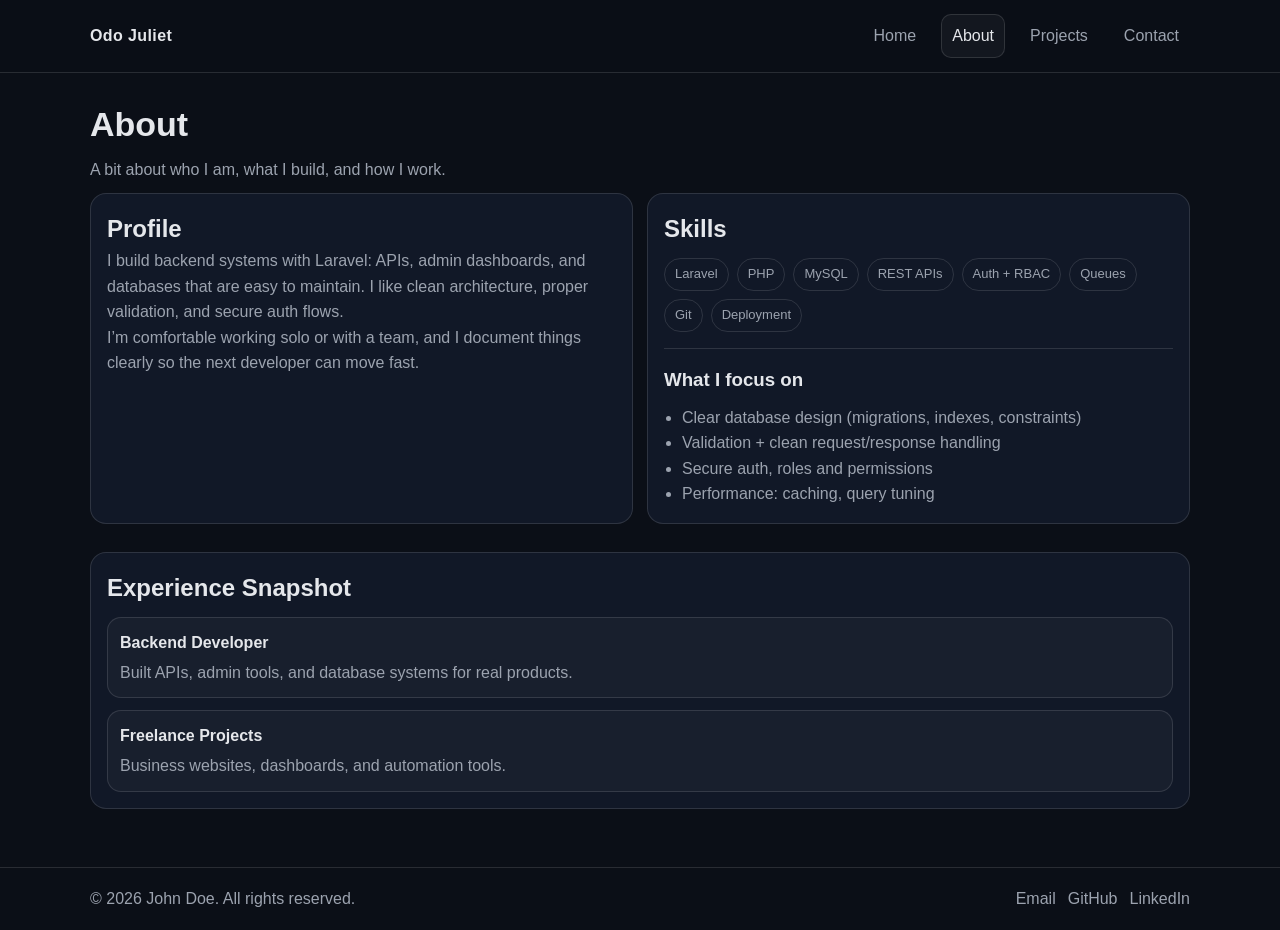
==== about.html @ 10ac6bb0 "odo" ====
<!doctype html>
<html lang="en">
<head>
  <meta charset="utf-8" />
  <meta name="viewport" content="width=device-width, initial-scale=1" />
  <title>About | Odo Juliet </title>
  <link rel="stylesheet" href="assets/styles.css" />
</head>
<body>
  <header class="site-header">
    <div class="container header-inner">
      <a class="brand" href="index.html">Odo Juliet </a>
      <button class="menu-btn" id="menuBtn" aria-label="Open menu" aria-expanded="false">☰</button>
      <nav class="nav" id="nav">
        <a class="nav-link" href="index.html">Home</a>
        <a class="nav-link active" href="about.html">About</a>
        <a class="nav-link" href="projects.html">Projects</a>
        <a class="nav-link" href="contact.html">Contact</a>
      </nav>
    </div>
  </header>

  <main class="container">
    <section class="page-head">
      <h1>About</h1>
      <p class="muted">A bit about who I am, what I build, and how I work.</p>
    </section>

    <section class="grid-2">
      <div class="card">
        <h2>Profile</h2>
        <p class="muted">
          I build backend systems with Laravel: APIs, admin dashboards, and databases that are easy
          to maintain. I like clean architecture, proper validation, and secure auth flows.
        </p>
        <p class="muted">
          I’m comfortable working solo or with a team, and I document things clearly so the next
          developer can move fast.
        </p>
      </div>

      <div class="card">
        <h2>Skills</h2>
        <div class="tags">
          <span class="tag">Laravel</span>
          <span class="tag">PHP</span>
          <span class="tag">MySQL</span>
          <span class="tag">REST APIs</span>
          <span class="tag">Auth + RBAC</span>
          <span class="tag">Queues</span>
          <span class="tag">Git</span>
          <span class="tag">Deployment</span>
        </div>

        <hr class="line" />

        <h3>What I focus on</h3>
        <ul class="list">
          <li>Clear database design (migrations, indexes, constraints)</li>
          <li>Validation + clean request/response handling</li>
          <li>Secure auth, roles and permissions</li>
          <li>Performance: caching, query tuning</li>
        </ul>
      </div>
    </section>

    <section class="section">
      <div class="card">
        <h2>Experience Snapshot</h2>
        <div class="timeline">
          <div class="time-item">
            <p class="time-title">Backend Developer</p>
            <p class="muted">Built APIs, admin tools, and database systems for real products.</p>
          </div>
          <div class="time-item">
            <p class="time-title">Freelance Projects</p>
            <p class="muted">Business websites, dashboards, and automation tools.</p>
          </div>
        </div>
      </div>
    </section>
  </main>

  <footer class="site-footer">
    <div class="container footer-inner">
      <p>© <span id="year"></span> John Doe. All rights reserved.</p>
      <div class="footer-links">
        <a href="mailto:you@example.com">Email</a>
        <a href="#">GitHub</a>
        <a href="#">LinkedIn</a>
      </div>
    </div>
  </footer>

  <script src="assets/app.js"></script>
</body>
</html>
---- assets/styles.css ----
/* -------------------------
   Base + layout
-------------------------- */
* { box-sizing: border-box; margin: 0; padding: 0; }

:root{
  --bg: #0b0f17;
  --panel: #111827;
  --text: #e5e7eb;
  --muted: #9ca3af;
  --border: rgba(255,255,255,.12);
  --btn: #2563eb;
  --btn2: transparent;
}

body{
  font-family: Arial, sans-serif;
  background: var(--bg);
  color: var(--text);
  line-height: 1.6;
}

.container{
  width: min(1100px, 92%);
  margin: 0 auto;
}

.section{ padding: 28px 0; }

.muted{ color: var(--muted); }

.link{
  color: var(--text);
  text-decoration: none;
  border-bottom: 1px solid var(--border);
}
.link:hover{ border-bottom-color: var(--text); }

.line{
  border: none;
  border-top: 1px solid var(--border);
  margin: 16px 0;
}

/* -------------------------
   Header + nav
-------------------------- */
.site-header{
  position: sticky;
  top: 0;
  background: rgba(11, 15, 23, .75);
  backdrop-filter: blur(10px);
  border-bottom: 1px solid var(--border);
  z-index: 50;
}

.header-inner{
  display: flex;
  align-items: center;
  justify-content: space-between;
  padding: 14px 0;
  gap: 14px;
}

.brand{
  color: var(--text);
  text-decoration: none;
  font-weight: 700;
  letter-spacing: .4px;
}

.nav{
  display: flex;
  gap: 14px;
  align-items: center;
}

.nav-link{
  color: var(--muted);
  text-decoration: none;
  padding: 8px 10px;
  border: 1px solid transparent;
  border-radius: 10px;
}

.nav-link:hover{
  color: var(--text);
  border-color: var(--border);
}

.nav-link.active{
  color: var(--text);
  border-color: var(--border);
  background: rgba(255,255,255,.04);
}

/* Mobile menu button */
.menu-btn{
  display: none;
  background: transparent;
  border: 1px solid var(--border);
  color: var(--text);
  padding: 8px 10px;
  border-radius: 10px;
  cursor: pointer;
}

/* -------------------------
   Hero
-------------------------- */
.hero{
  padding: 34px 0;
  display: grid;
  grid-template-columns: 1.4fr .9fr;
  gap: 18px;
  align-items: start;
}

.pill{
  display: inline-block;
  padding: 6px 10px;
  border: 1px solid var(--border);
  border-radius: 999px;
  color: var(--muted);
  margin-bottom: 10px;
}

.hero h1{
  font-size: clamp(28px, 4vw, 46px);
  line-height: 1.15;
  margin-bottom: 10px;
}

.hero-card{
  background: var(--panel);
  border: 1px solid var(--border);
  border-radius: 16px;
  padding: 16px;
}

.btn-row{
  display: flex;
  gap: 10px;
  margin-top: 14px;
  flex-wrap: wrap;
}

.btn{
  display: inline-block;
  padding: 10px 14px;
  border-radius: 12px;
  border: 1px solid var(--border);
  background: var(--btn);
  color: white;
  text-decoration: none;
}

.btn:hover{ filter: brightness(1.05); }

.btn-ghost{
  background: var(--btn2);
  color: var(--text);
}

/* Stats */
.stats{
  display: flex;
  gap: 12px;
  margin-top: 18px;
  flex-wrap: wrap;
}
.stat{
  border: 1px solid var(--border);
  border-radius: 14px;
  padding: 10px 12px;
  min-width: 120px;
  background: rgba(255,255,255,.03);
}
.stat-num{ font-weight: 800; font-size: 18px; }
.stat-label{ color: var(--muted); font-size: 14px; }

/* -------------------------
   Cards + grids
-------------------------- */
.card{
  background: var(--panel);
  border: 1px solid var(--border);
  border-radius: 16px;
  padding: 16px;
}

.grid{
  display: grid;
  grid-template-columns: repeat(3, 1fr);
  gap: 14px;
}

.grid-2{
  display: grid;
  grid-template-columns: 1fr 1fr;
  gap: 14px;
}

.section-head{
  display: flex;
  align-items: baseline;
  justify-content: space-between;
  gap: 14px;
  margin-bottom: 12px;
}

.tags{
  display: flex;
  gap: 8px;
  flex-wrap: wrap;
  margin-top: 10px;
}

.tag{
  border: 1px solid var(--border);
  border-radius: 999px;
  padding: 5px 10px;
  color: var(--muted);
  font-size: 13px;
}

.list{
  margin-top: 10px;
  padding-left: 18px;
  color: var(--muted);
}

.card-top{
  display: flex;
  align-items: center;
  justify-content: space-between;
  gap: 10px;
  margin-bottom: 6px;
}

.badge{
  border: 1px solid var(--border);
  border-radius: 999px;
  padding: 4px 10px;
  color: var(--muted);
  font-size: 12px;
}

.card-actions{
  display: flex;
  gap: 10px;
  margin-top: 12px;
}

/* -------------------------
   Page head, timeline, form
-------------------------- */
.page-head{
  padding: 24px 0 10px;
}

.page-head h1{
  font-size: 34px;
  margin-bottom: 6px;
}

.timeline{
  display: grid;
  gap: 12px;
  margin-top: 10px;
}
.time-item{
  border: 1px solid var(--border);
  border-radius: 14px;
  padding: 12px;
  background: rgba(255,255,255,.03);
}
.time-title{ font-weight: 700; margin-bottom: 4px; }

.form{ display: grid; gap: 12px; margin-top: 10px; }

.field span{
  display: block;
  margin-bottom: 6px;
  color: var(--muted);
  font-size: 14px;
}

input, textarea{
  width: 100%;
  border: 1px solid var(--border);
  background: rgba(255,255,255,.02);
  color: var(--text);
  padding: 10px 12px;
  border-radius: 12px;
  outline: none;
}

input:focus, textarea:focus{
  border-color: rgba(255,255,255,.28);
}

/* -------------------------
   Footer
-------------------------- */
.site-footer{
  border-top: 1px solid var(--border);
  margin-top: 30px;
  padding: 18px 0;
}

.footer-inner{
  display: flex;
  justify-content: space-between;
  gap: 12px;
  flex-wrap: wrap;
  color: var(--muted);
}

.footer-links{
  display: flex;
  gap: 12px;
}
.footer-links a{
  color: var(--muted);
  text-decoration: none;
  border-bottom: 1px solid transparent;
}
.footer-links a:hover{
  color: var(--text);
  border-bottom-color: var(--border);
}

/* -------------------------
   Responsive
-------------------------- */
@media (max-width: 900px){
  .grid{ grid-template-columns: 1fr 1fr; }
  .hero{ grid-template-columns: 1fr; }
}

@media (max-width: 650px){
  .grid{ grid-template-columns: 1fr; }
  .grid-2{ grid-template-columns: 1fr; }

  .menu-btn{ display: inline-block; }

  /* nav becomes dropdown */
  .nav{
    display: none;
    width: 100%;
    padding: 10px;
    border: 1px solid var(--border);
    border-radius: 14px;
    background: rgba(17,24,39,.95);
  }

  .nav.open{ display: flex; flex-direction: column; align-items: stretch; }

  .header-inner{
    flex-wrap: wrap;
  }
}
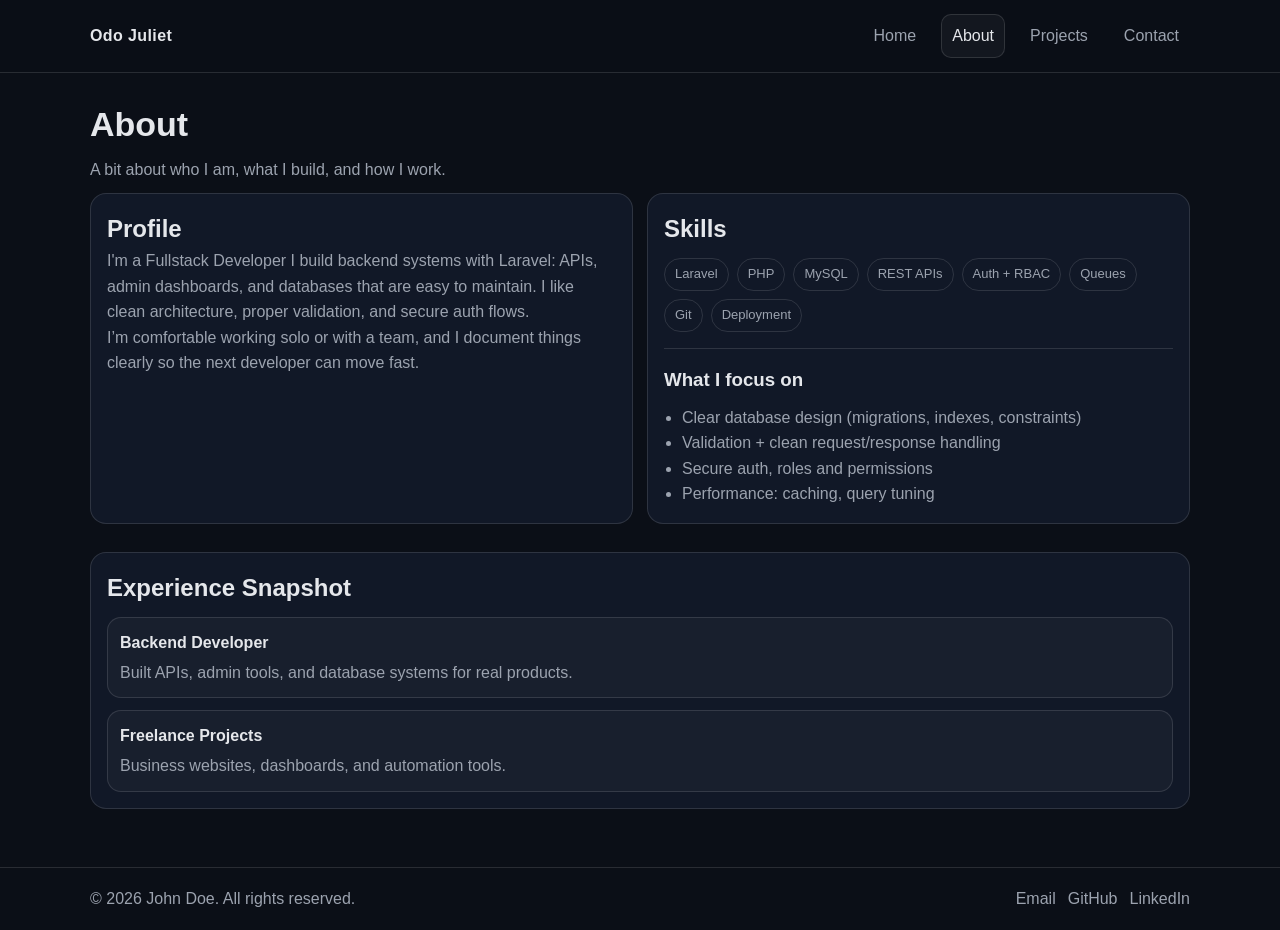
==== commit 838ebec8: "Update about.html" ====
--- a/about.html
+++ b/about.html
@@ -30,6 +30,7 @@
       <div class="card">
         <h2>Profile</h2>
         <p class="muted">
+          I'm a Fullstack Developer 
           I build backend systems with Laravel: APIs, admin dashboards, and databases that are easy
           to maintain. I like clean architecture, proper validation, and secure auth flows.
         </p>
@@ -94,4 +95,4 @@
 
   <script src="assets/app.js"></script>
 </body>
-</html>+</html>
